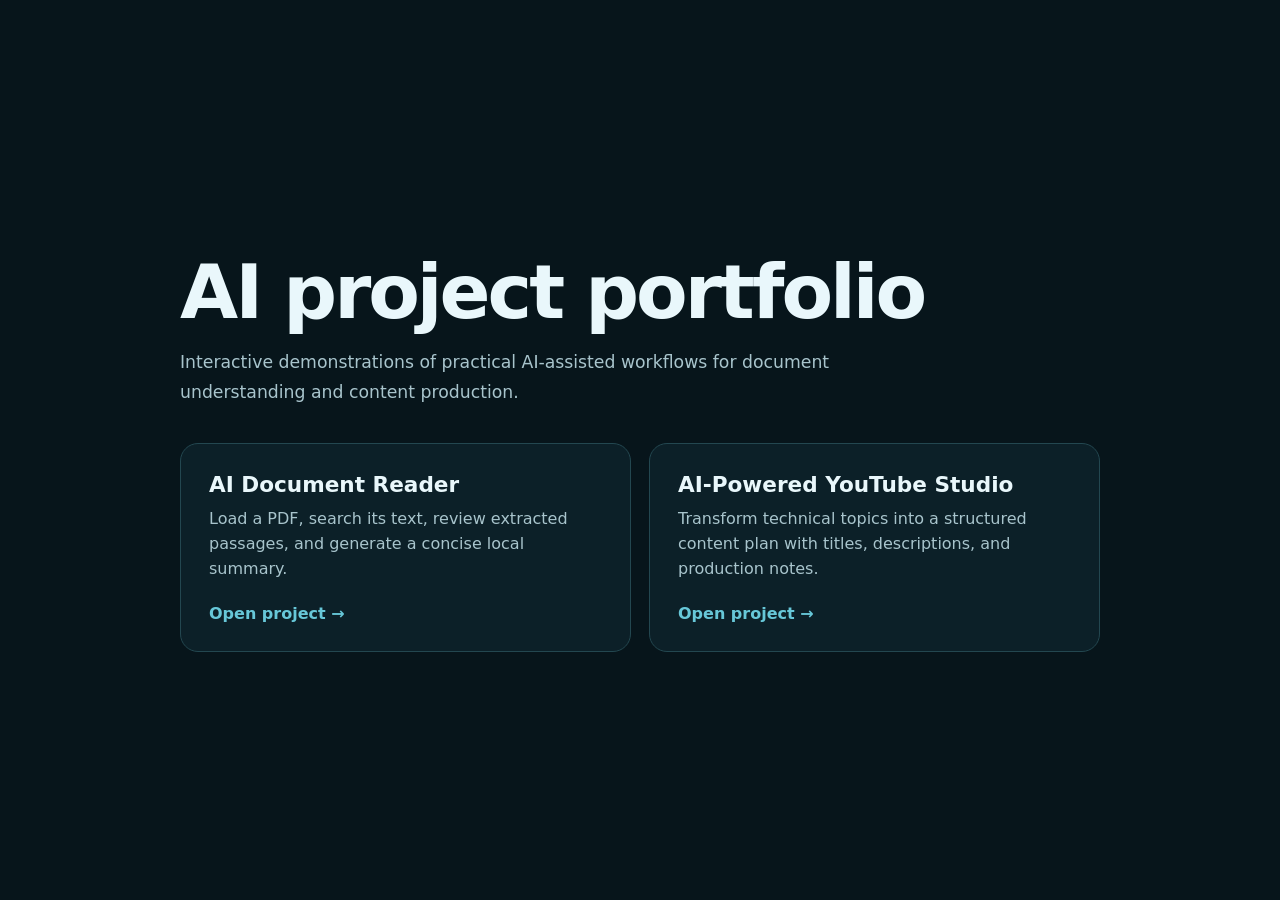
==== index.html @ 396542a2 "Publish index.html" ====
<!doctype html>
<html lang="en">
<head>
  <meta charset="utf-8">
  <meta name="viewport" content="width=device-width, initial-scale=1">
  <meta name="description" content="Kerolos Essam's interactive AI portfolio projects">
  <title>Kerolos Essam — AI Projects</title>
  <style>
    :root { color-scheme: dark; font-family: Inter, system-ui, sans-serif; }
    * { box-sizing: border-box; }
    body { margin: 0; min-height: 100vh; display: grid; place-items: center; background: #07151b; color: #e9f7fb; }
    main { width: min(920px, 92vw); padding: 64px 0; }
    h1 { margin: 0 0 12px; font-size: clamp(2.2rem, 6vw, 4.7rem); letter-spacing: -.04em; }
    .intro { max-width: 650px; margin: 0 0 36px; color: #a8c4cc; font-size: 1.08rem; line-height: 1.7; }
    .projects { display: grid; grid-template-columns: repeat(auto-fit, minmax(280px, 1fr)); gap: 18px; }
    a { display: block; padding: 28px; border: 1px solid #234750; border-radius: 18px; color: inherit; text-decoration: none; background: #0c2028; transition: .2s ease; }
    a:hover { transform: translateY(-4px); border-color: #45abc0; background: #102a34; }
    h2 { margin: 0 0 10px; font-size: 1.35rem; }
    p { margin: 0; color: #a8c4cc; line-height: 1.55; }
    span { display: inline-block; margin-top: 22px; color: #67c7d8; font-weight: 700; }
  </style>
</head>
<body>
  <main>
    <h1>AI project portfolio</h1>
    <p class="intro">Interactive demonstrations of practical AI-assisted workflows for document understanding and content production.</p>
    <section class="projects" aria-label="Projects">
      <a href="document-reader/">
        <h2>AI Document Reader</h2>
        <p>Load a PDF, search its text, review extracted passages, and generate a concise local summary.</p>
        <span>Open project →</span>
      </a>
      <a href="youtube-studio/">
        <h2>AI-Powered YouTube Studio</h2>
        <p>Transform technical topics into a structured content plan with titles, descriptions, and production notes.</p>
        <span>Open project →</span>
      </a>
    </section>
  </main>
</body>
</html>
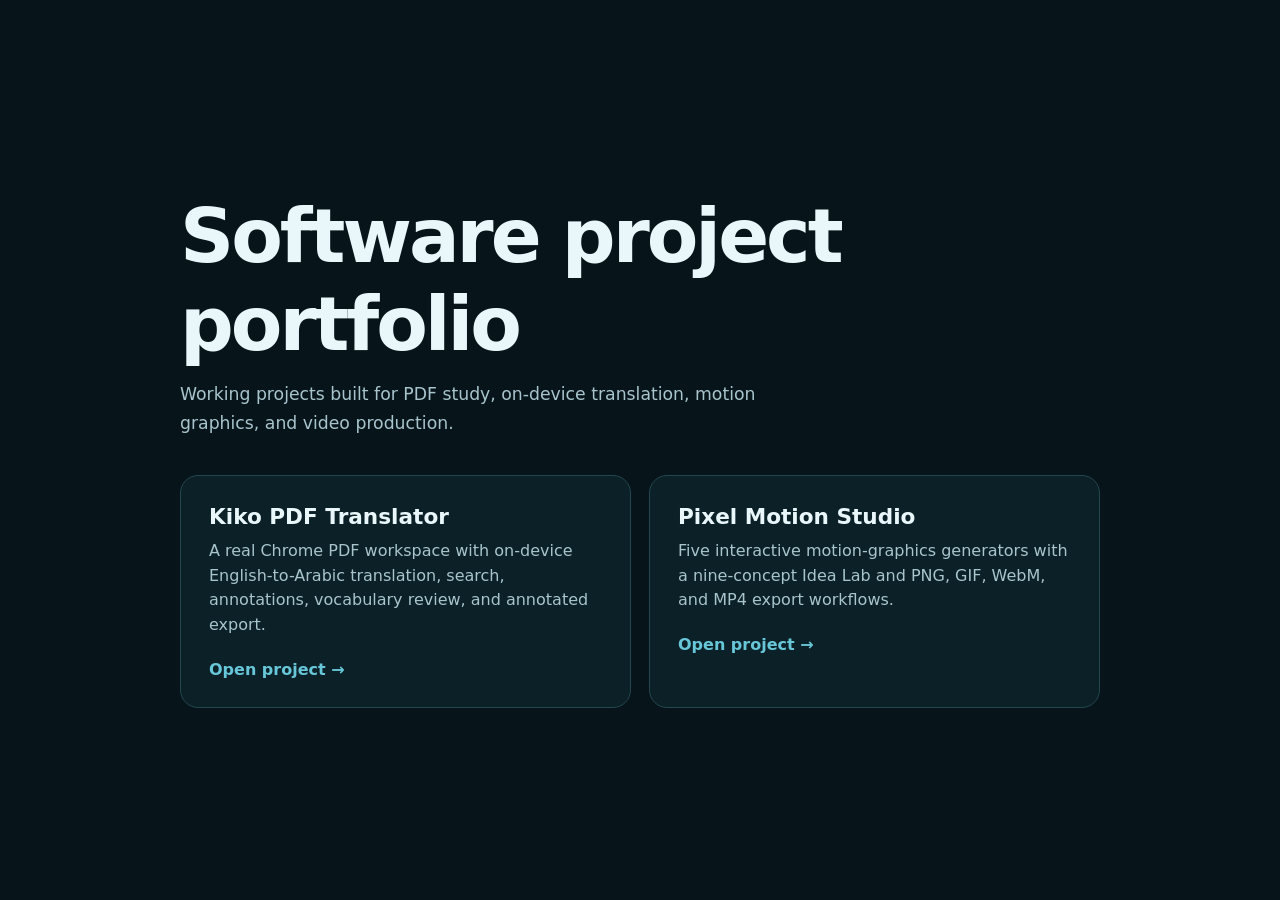
==== commit 9ddcef97: "Publish index.html" ====
--- a/index.html
+++ b/index.html
@@ -3,8 +3,8 @@
 <head>
   <meta charset="utf-8">
   <meta name="viewport" content="width=device-width, initial-scale=1">
-  <meta name="description" content="Kerolos Essam's interactive AI portfolio projects">
-  <title>Kerolos Essam — AI Projects</title>
+  <meta name="description" content="Kerolos Essam's real software projects">
+  <title>Kerolos Essam — Software Projects</title>
   <style>
     :root { color-scheme: dark; font-family: Inter, system-ui, sans-serif; }
     * { box-sizing: border-box; }
@@ -22,17 +22,17 @@
 </head>
 <body>
   <main>
-    <h1>AI project portfolio</h1>
-    <p class="intro">Interactive demonstrations of practical AI-assisted workflows for document understanding and content production.</p>
+    <h1>Software project portfolio</h1>
+    <p class="intro">Working projects built for PDF study, on-device translation, motion graphics, and video production.</p>
     <section class="projects" aria-label="Projects">
-      <a href="document-reader/">
-        <h2>AI Document Reader</h2>
-        <p>Load a PDF, search its text, review extracted passages, and generate a concise local summary.</p>
+      <a href="kiko-pdf-reader/">
+        <h2>Kiko PDF Translator</h2>
+        <p>A real Chrome PDF workspace with on-device English-to-Arabic translation, search, annotations, vocabulary review, and annotated export.</p>
         <span>Open project →</span>
       </a>
-      <a href="youtube-studio/">
-        <h2>AI-Powered YouTube Studio</h2>
-        <p>Transform technical topics into a structured content plan with titles, descriptions, and production notes.</p>
+      <a href="pixel-motion-studio/">
+        <h2>Pixel Motion Studio</h2>
+        <p>Five interactive motion-graphics generators with a nine-concept Idea Lab and PNG, GIF, WebM, and MP4 export workflows.</p>
         <span>Open project →</span>
       </a>
     </section>
